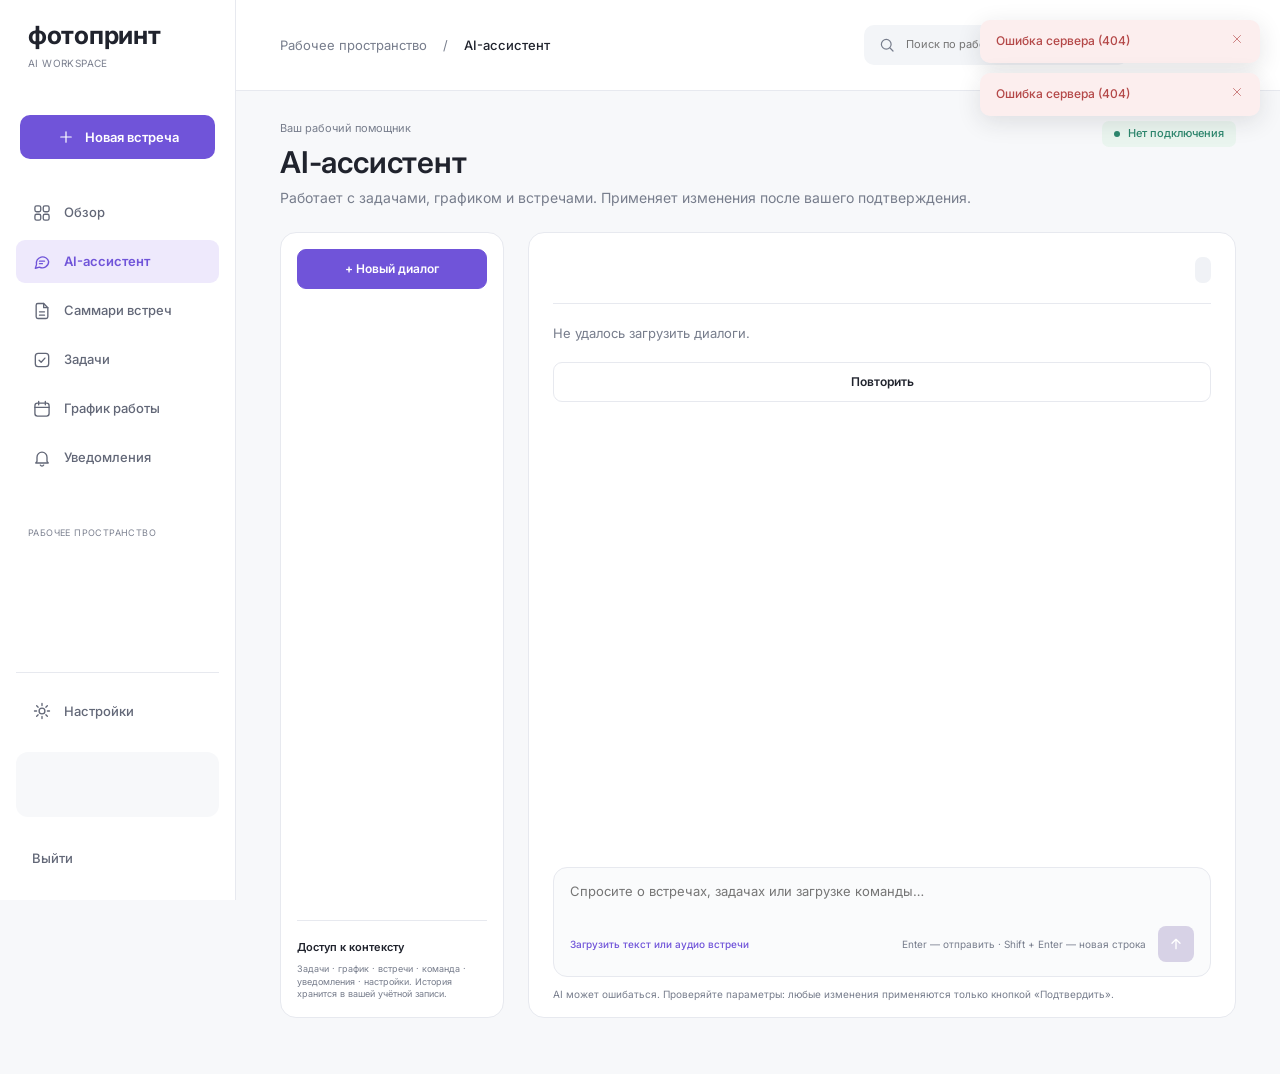
==== static/assistant.html @ 00ffa23e "feat: add Rust AI assistant with confirmed workspace actions" ====
<!DOCTYPE html>
<html lang="ru">
<head>
<meta charset="utf-8">
<meta name="viewport" content="width=device-width, initial-scale=1">
<title>AI-ассистент · Фотопринт AI</title>
<link rel="preconnect" href="https://fonts.googleapis.com"><link rel="preconnect" href="https://fonts.gstatic.com" crossorigin>
<link href="https://fonts.googleapis.com/css2?family=Inter:wght@400;500;600;700&display=swap&subset=cyrillic" rel="stylesheet">
<link rel="stylesheet" href="styles.css">
</head>
<body data-nav="assistant" data-title="AI-ассистент">
<div class="app">
<aside class="sidebar" id="sidebar"></aside>
<div>
<header class="topbar" id="topbar"></header>
<main class="page">

<div class="page-head">
  <div><div class="eyebrow">Ваш рабочий помощник</div><h1>AI-ассистент</h1><p class="page-sub">Работает с задачами, графиком и встречами. Применяет изменения после вашего подтверждения.</p></div>
  <span class="status-pill" id="assistant-status">Подключение…</span>
</div>
<div class="chat-wrap">
  <aside class="card dialogs" style="padding:16px"><button class="btn primary lg" id="new-dialog" style="font-size:12px;height:40px;width:100%">+ Новый диалог</button><div id="dialogs" style="margin-top:18px;flex:1"></div>
    <div style="border-top:1px solid var(--border);padding-top:16px;margin-top:20px"><b style="font-size:11px;font-weight:600">Доступ к контексту</b><p class="hint" id="context-note" style="margin-top:8px;font-size:9px"></p></div></aside>
  <section class="card chat" style="padding:24px 24px 16px">
    <div class="chat-head"><h2 id="chat-title">&nbsp;</h2><span class="badge sm" id="chat-context" style="height:26px"></span></div>
    <div class="chat-body" id="chat" aria-live="polite"></div>
    <div class="compose"><textarea id="input" rows="1" maxlength="8000" placeholder="Спросите о встречах, задачах или загрузке команды…" aria-label="Сообщение"></textarea>
      <div class="bar"><a class="link" href="new-meeting.html" style="font-size:10px">Загрузить текст или аудио встречи</a><span style="margin-left:auto">Enter — отправить · Shift + Enter — новая строка</span><button class="send" id="send" disabled aria-label="Отправить"><svg class="i" viewBox="0 0 24 24"><path d="M12 19V5M6 11l6-6 6 6"/></svg></button></div></div>
    <p class="hint" style="margin-top:10px">AI может ошибаться. Проверяйте параметры: любые изменения применяются только кнопкой «Подтвердить».</p>
  </section>
</div>

</main>
</div>
</div>
<script src="config.js"></script>
<script src="mock-data.js"></script>
<script src="api.js"></script>
<script src="ui.js"></script>
<script src="assistant.js"></script>
</body>
</html>
---- static/styles.css ----
/* Фотопринт AI — общие стили. Токены взяты из листа «Правила интерфейса». */
:root{
  --bg:#f7f8fa; --surface:#fff; --accent:#7054d9; --accent-hover:#6044c5; --accent-soft:#eee9fc; --accent-soft-2:#f0ebfc;
  --accent-tint:#f5f1fe; --accent-line:#dcd5f0; --accent-dark:#59438b; --accent-disabled:#d7d2e6;
  --text:#20232d; --text-2:#777d8c; --text-3:#626777; --muted:#7c8190; --border:#e7e9ef; --field:#fafbfc; --chip:#f3f5f8; --chip-2:#f0f2f6;
  --green:#2d876e; --green-bg:#eaf5ef; --orange:#a06b2a; --orange-bg:#fff3e0; --red:#b44848; --red-bg:#fceeee;
  --radius-card:16px; --radius-field:10px; --radius-btn:9px;
  --sidebar-w:236px; --topbar-h:91px; --gap:24px;
}
*{margin:0;padding:0;box-sizing:border-box}
html{-webkit-text-size-adjust:100%}
body{font-family:'Inter',system-ui,-apple-system,'Segoe UI',Arial,sans-serif;background:var(--bg);color:var(--text);font-size:13px;line-height:1.4;-webkit-font-smoothing:antialiased}
button,input,select,textarea{font:inherit;color:inherit}
button{cursor:pointer;background:none;border:0}
a{color:inherit;text-decoration:none}
svg.i{width:20px;height:20px;fill:none;stroke:currentColor;stroke-width:1.6;stroke-linecap:round;stroke-linejoin:round;flex:none}
.hidden{display:none!important}
:focus-visible{outline:2px solid var(--accent);outline-offset:2px}

/* ---------- каркас ---------- */
.app{display:grid;grid-template-columns:var(--sidebar-w) minmax(0,1fr);min-height:100vh}
.sidebar{position:sticky;top:0;height:100vh;background:var(--surface);border-right:1px solid var(--border);display:flex;flex-direction:column;padding:0 16px 20px;z-index:30}
.logo{padding:20px 12px 0}
.logo b{display:block;font-size:25px;line-height:30px;font-weight:700;letter-spacing:-.3px}
.logo small{display:block;margin-top:6px;font-size:10px;letter-spacing:.4px;color:var(--muted);text-transform:uppercase}
.btn-new{margin:45px 4px 0;height:44px;border-radius:10px;background:var(--accent);color:#fff;font-weight:600;display:flex;align-items:center;justify-content:center;gap:10px}
.btn-new:hover{background:var(--accent-hover)}
.nav{margin-top:32px;display:flex;flex-direction:column;gap:6px}
.nav-item{height:43px;border-radius:var(--radius-btn);padding:0 16px;display:flex;align-items:center;gap:12px;color:var(--text-3);font-weight:500;position:relative;transition:background .15s}
.nav-item:hover{background:var(--chip)}
.nav-item.active{background:var(--accent-soft);color:var(--accent);font-weight:600}
.nav-badge{margin-left:auto;min-width:24px;height:20px;padding:0 6px;border-radius:6px;background:var(--chip);font-size:10px;font-weight:500;display:flex;align-items:center;justify-content:center;color:var(--text-3)}
.nav-item.active .nav-badge{background:var(--accent);color:#fff;font-weight:600}
.nav-dot{margin-left:auto;margin-right:6px;width:6px;height:6px;border-radius:50%;background:var(--accent)}
.side-group{margin:48px 12px 0}
.side-group small{display:block;font-size:9px;letter-spacing:.4px;text-transform:uppercase;color:var(--muted)}
.side-group span{display:block;margin-top:14px;font-size:12px;font-weight:500}
.side-bottom{margin-top:auto;border-top:1px solid var(--border);padding-top:16px;display:flex;flex-direction:column;gap:20px}
.user-card{background:var(--bg);border-radius:12px;padding:15px 12px;display:block}
.user-card b{display:block;font-size:12px;font-weight:600}
.user-card small{display:block;margin-top:4px;font-size:10px;color:var(--text-2)}
.topbar{height:var(--topbar-h);background:var(--surface);border-bottom:1px solid var(--border);display:flex;align-items:center;gap:16px;padding:0 44px}
.burger{display:none;width:40px;height:40px;border-radius:10px;align-items:center;justify-content:center}
.crumbs{font-size:13px;color:var(--text-2);display:flex;gap:16px}
.crumbs b{font-weight:500;color:var(--text)}
.search{margin-left:auto;width:264px;height:40px;border-radius:10px;background:var(--chip);display:flex;align-items:center;gap:10px;padding:0 14px;color:var(--text-2)}
.search input{flex:1;min-width:0;border:0;background:none;outline:0;font-size:11px}
.bell{position:relative;width:40px;height:40px;display:flex;align-items:center;justify-content:center;color:var(--text-3)}
.bell i{position:absolute;top:7px;right:8px;width:6px;height:6px;border-radius:50%;background:var(--accent)}
.avatar{font-size:12px;font-weight:600;color:var(--accent);width:36px;text-align:center}
.page{padding:30px 44px 56px;max-width:1360px}
.overlay-nav{display:none}

/* ---------- заголовки ---------- */
.page-head{display:flex;justify-content:space-between;align-items:flex-start;gap:24px;margin-bottom:24px}
.eyebrow{font-size:11px;color:var(--text-2);display:flex;gap:8px;align-items:center}
.eyebrow a:hover{color:var(--accent)}
h1{font-size:30px;line-height:36px;font-weight:600;margin-top:8px;letter-spacing:-.2px}
.page-sub{margin-top:8px;font-size:14px;color:var(--text-2)}
.head-actions{display:flex;gap:12px;align-items:center;flex:none}
h2{font-size:20px;line-height:26px;font-weight:600}
h3{font-size:16px;font-weight:600}
.sub{font-size:11px;color:var(--text-2);margin-top:6px}
.muted{color:var(--text-2)}

/* ---------- сетка и карточки ---------- */
.grid-main{display:grid;grid-template-columns:minmax(0,1fr) 348px;gap:var(--gap);align-items:start}
.stack{display:flex;flex-direction:column;gap:var(--gap)}
.grid-3{display:grid;grid-template-columns:repeat(3,1fr);gap:var(--gap)}
.grid-2{display:grid;grid-template-columns:repeat(2,1fr);gap:var(--gap)}
.card{background:var(--surface);border:1px solid var(--border);border-radius:var(--radius-card);padding:24px}
.card-head{display:flex;justify-content:space-between;align-items:center;gap:12px;margin-bottom:18px}
.tint{background:var(--accent-soft-2);border-color:transparent}
.tint h3{color:var(--accent-dark)}
.tint p{margin-top:12px;color:#6d5b92;font-size:12px;line-height:1.35}
.stat{padding:18px 20px 16px}
.stat small{font-size:12px;color:var(--text-2)}
.stat .row{display:flex;align-items:baseline;gap:28px;margin-top:10px}
.stat b{font-size:28px;font-weight:600;line-height:34px}
.stat span{font-size:11px;color:var(--text-2)}
.stat span.warn{color:var(--orange)}

/* ---------- кнопки ---------- */
.btn{height:40px;padding:0 16px;border-radius:var(--radius-btn);background:var(--surface);border:1px solid var(--border);font-size:12px;font-weight:600;display:inline-flex;align-items:center;justify-content:center;gap:8px;white-space:nowrap;transition:background .15s,border-color .15s}
.btn:hover{border-color:var(--accent)}
.btn.primary{background:var(--accent);border-color:var(--accent);color:#fff}
.btn.primary:hover{background:var(--accent-hover);border-color:var(--accent-hover)}
.btn.lg{height:44px;font-size:13px}
.btn.sm{height:32px;padding:0 12px;font-size:11px}
.btn[disabled],.btn.busy{background:var(--accent-disabled);border-color:transparent;color:#fff;pointer-events:none}
.btn.secondary[disabled]{background:var(--chip);color:var(--text-2)}
.btn .i{width:14px;height:14px;stroke-width:2}
.link{color:var(--accent);font-size:12px;font-weight:500;display:inline-flex;gap:8px;align-items:center;cursor:pointer}
.link:hover{text-decoration:underline}
.link .i{width:13px;height:13px;stroke-width:2}
.icon-btn{width:32px;height:32px;border-radius:8px;display:flex;align-items:center;justify-content:center;color:var(--text-2)}
.icon-btn:hover{background:var(--chip);color:var(--text)}

/* ---------- значки и вкладки ---------- */
.badge{display:inline-flex;align-items:center;height:26px;padding:0 10px;border-radius:7px;font-size:11px;font-weight:500;background:var(--chip-2);color:var(--text-3);white-space:nowrap}
.badge.green{background:var(--green-bg);color:var(--green)}
.badge.purple{background:var(--accent-soft-2);color:var(--accent)}
.badge.orange{background:var(--orange-bg);color:var(--orange)}
.badge.red{background:var(--red-bg);color:var(--red)}
.badge.dot::before{content:"";width:6px;height:6px;border-radius:50%;background:currentColor;margin-right:8px}
.badge.sm{height:22px;font-size:10px;padding:0 8px}
.chips{display:flex;gap:10px;align-items:center;flex-wrap:wrap}
.chip{height:28px;padding:0 12px;border-radius:7px;font-size:11px;font-weight:500;color:var(--text-2)}
.chip:hover{color:var(--accent)}
.chip.active{background:var(--accent-soft-2);color:var(--accent)}
.tabs{display:flex;gap:44px;border-bottom:1px solid var(--border)}
.tab{padding:12px 0 14px;font-size:13px;font-weight:500;color:var(--text-2);border-bottom:2px solid transparent;margin-bottom:-1px}
.tab.active{color:var(--accent);border-color:var(--accent);font-weight:600}
.tab:hover{color:var(--accent)}

/* ---------- формы ---------- */
.field{display:flex;flex-direction:column;gap:8px;min-width:0}
.field>label,.label{font-size:11px;font-weight:500;color:var(--text-2)}
.input,.select,.textarea{width:100%;height:42px;border-radius:var(--radius-field);background:var(--field);border:1px solid var(--border);padding:0 14px;font-size:12px;outline:0;transition:border-color .15s}
.input::placeholder,.textarea::placeholder{color:var(--muted)}
.textarea{height:auto;min-height:106px;padding:14px 16px;resize:vertical;line-height:1.5;font-size:13px}
.select{appearance:none;-webkit-appearance:none;cursor:pointer;padding-right:34px;background-image:url("data:image/svg+xml,%3Csvg xmlns='http://www.w3.org/2000/svg' width='12' height='12' viewBox='0 0 24 24' fill='none' stroke='%2320232d' stroke-width='2.4' stroke-linecap='round' stroke-linejoin='round'%3E%3Cpath d='M6 9l6 6 6-6'/%3E%3C/svg%3E");background-repeat:no-repeat;background-position:right 14px center}
.select.white,.input.white{background-color:var(--surface)}
.input:hover,.select:hover,.textarea:hover{border-color:#cfd2dc}
.input:focus,.select:focus,.textarea:focus{border:2px solid var(--accent);padding-left:13px;background-color:var(--surface)}
.field.error .input,.field.error .select,.field.error .textarea{border:2px solid var(--red);background-color:var(--surface)}
.field-error{font-size:10px;color:var(--red);display:none}
.field.error .field-error{display:block}
.hint{font-size:10px;color:var(--text-2)}
.row{display:flex;gap:16px}
.row>.field{flex:1}
.switch{width:42px;height:24px;border-radius:12px;background:#d9dbe3;position:relative;flex:none;transition:background .15s}
.switch::after{content:"";position:absolute;top:3px;left:3px;width:18px;height:18px;border-radius:50%;background:#fff;transition:transform .15s}
.switch[aria-checked="true"]{background:var(--accent)}
.switch[aria-checked="true"]::after{transform:translateX(18px)}
.check{display:flex;align-items:center;gap:12px;cursor:pointer;font-size:12px}
.check input{appearance:none;-webkit-appearance:none;width:18px;height:18px;border-radius:5px;border:1.5px solid #d3d6de;background:#fff;flex:none;display:grid;place-content:center;cursor:pointer;margin:0}
.check input:checked{background:var(--accent);border-color:var(--accent)}
.check input:checked::after{content:"";width:9px;height:5px;border-left:2px solid #fff;border-bottom:2px solid #fff;transform:rotate(-45deg) translate(1px,-1px)}
.check input:disabled{opacity:.5}

/* ---------- списки ---------- */
.item{display:flex;gap:16px;align-items:flex-start;padding:16px 0;border-bottom:1px solid var(--border)}
.item:last-child{border-bottom:0}
.item b{font-size:12px;font-weight:600;display:block}
.item small{font-size:10px;color:var(--text-2);display:block;margin-top:4px}
.ico-box{width:32px;height:32px;border-radius:10px;background:var(--green-bg);color:var(--green);display:flex;align-items:center;justify-content:center;flex:none}
.ico-box.purple{background:var(--accent-soft-2);color:var(--accent)}
.ico-box.gray{background:var(--chip);color:var(--text-3)}
.ico-box .i{width:16px;height:16px}
.link-row{cursor:pointer}
.link-row:hover .t-title{color:var(--accent)}
.empty{padding:36px 16px;text-align:center}
.empty h3{font-size:18px}
.empty p{margin-top:12px;font-size:12px;color:var(--text-2)}
.empty .btn{margin-top:22px}
.skeleton{background:linear-gradient(90deg,var(--chip) 25%,#eaecf1 37%,var(--chip) 63%);background-size:400% 100%;animation:sk 1.2s ease infinite;border-radius:8px;height:18px;margin:14px 0}
@keyframes sk{0%{background-position:100% 50%}100%{background-position:0 50%}}
.progress{height:6px;border-radius:3px;background:var(--accent-soft);overflow:hidden}
.progress i{display:block;height:100%;background:var(--accent);border-radius:3px;transition:width .4s}
.divider{height:1px;background:var(--border);margin:18px 0}

/* ---------- таблица ---------- */
.table{width:100%;border-collapse:collapse}
.table th{font-size:10px;font-weight:500;letter-spacing:.3px;text-transform:uppercase;color:var(--text-2);text-align:left;padding:0 10px;height:44px;background:var(--bg)}
.table th:first-child{padding-left:20px;border-radius:12px 0 0 12px}
.table th:last-child{border-radius:0 12px 12px 0}
.table td{padding:0 10px;height:51px;border-bottom:1px solid var(--border);font-size:12px;color:var(--text-3)}
.table td:first-child{padding-left:20px}
.table tr:last-child td{border-bottom:0}
.table tbody tr{cursor:pointer}
.table tbody tr:hover td{background:var(--field)}
.table .t-title{font-weight:500;color:var(--text);font-size:12px}
.due-hot{color:var(--orange);font-weight:500}
.pager{display:flex;justify-content:space-between;align-items:center;padding:16px 0 0;font-size:10px;color:var(--text-2)}
.pager nav{display:flex;gap:14px;font-size:11px}
.pager button{color:var(--text-2);min-width:12px}
.pager button.active{color:var(--accent);text-decoration:underline;font-weight:500}

/* ---------- всплывающие элементы ---------- */
.modal-back{position:fixed;inset:0;background:rgba(32,35,45,.4);display:flex;align-items:center;justify-content:center;padding:20px;z-index:100;animation:fade .15s}
.modal{width:100%;max-width:660px;max-height:calc(100vh - 40px);overflow:auto;background:#fff;border:1px solid var(--border);border-radius:16px;padding:24px}
.modal.narrow{max-width:600px}
.modal-head{display:flex;justify-content:space-between;align-items:center;margin-bottom:20px}
.modal-head h2{font-size:21px}
.modal-body{display:flex;flex-direction:column;gap:18px}
.modal-foot{display:flex;justify-content:flex-end;gap:12px;margin-top:22px;padding-top:18px;border-top:1px solid var(--border);align-items:center}
.modal-foot .hint{margin-right:auto}
.changes{background:var(--accent-soft-2);border-radius:12px;padding:18px 14px;color:var(--accent-dark);font-size:12px;display:flex;flex-direction:column;gap:12px}
@keyframes fade{from{opacity:0}to{opacity:1}}
.toast-host{position:fixed;top:20px;right:20px;display:flex;flex-direction:column;gap:10px;z-index:200}
.toast{min-width:280px;max-width:380px;height:auto;padding:12px 16px;border-radius:10px;background:var(--green-bg);color:var(--green);font-size:12px;font-weight:500;display:flex;align-items:center;gap:10px;box-shadow:0 6px 24px rgba(32,35,45,.12);animation:fade .2s}
.toast.error{background:var(--red-bg);color:var(--red)}
.toast.info{background:#fff;color:var(--text);border:1px solid var(--border)}
.toast button{margin-left:auto;color:inherit;opacity:.7}
.menu{position:absolute;min-width:180px;background:#fff;border:1px solid var(--border);border-radius:12px;padding:6px;box-shadow:0 10px 30px rgba(32,35,45,.12);z-index:50}
.menu button{display:block;width:100%;text-align:left;padding:9px 12px;border-radius:8px;font-size:12px}
.menu button:hover{background:var(--chip)}
.menu button.danger{color:var(--red)}
.rel{position:relative}

/* ---------- страницы ---------- */
.composer .tabs-row{display:flex;gap:10px;border-bottom:1px solid var(--border);padding-bottom:12px;margin:14px 0 18px}
.composer .meta{font-size:10px;color:var(--text-2);margin:14px 0 14px}
.composer .actions{display:flex;justify-content:space-between}
.meeting-row{display:flex;align-items:center;gap:16px;padding:14px 0;border-bottom:1px solid var(--border);cursor:pointer}
.meeting-row:last-child{border-bottom:0}
.meeting-row .t-title{font-size:13px;font-weight:500}
.meeting-row small{display:block;font-size:10px;color:var(--text-2);margin-top:5px}
.meeting-row .badge{margin-left:auto}
.m-card{display:flex;flex-direction:column;gap:12px;padding:20px}
.m-card .top{display:flex;justify-content:space-between;align-items:center;font-size:9px;letter-spacing:.3px;text-transform:uppercase;color:var(--text-2)}
.m-card h3{font-size:19px}
.m-card .meta{font-size:10px;color:var(--text-2)}
.m-card p{font-size:11px;color:var(--text-2);line-height:1.35;min-height:30px}
.m-card .foot{display:flex;justify-content:space-between;align-items:center;border-top:1px solid var(--border);padding-top:14px;font-size:10px}
.m-card .foot span:first-child{color:var(--accent);font-weight:500}
.player{display:flex;align-items:center;gap:18px;padding:20px}
.play{width:40px;height:40px;border-radius:50%;background:var(--accent-soft);color:var(--accent);display:flex;align-items:center;justify-content:center;flex:none}
.play .i{width:16px;height:16px;fill:currentColor}
.wave{flex:1;display:flex;align-items:center;gap:3px;height:36px;cursor:pointer}
.wave i{flex:1;min-width:2px;background:var(--accent-line);border-radius:2px}
.wave i.done{background:var(--accent)}
.highlight{background:var(--accent-soft-2);border-radius:14px;padding:16px;margin:18px 0 24px}
.highlight small{font-size:9px;letter-spacing:.4px;text-transform:uppercase;color:var(--accent-dark);display:block;margin-bottom:8px}
.highlight p{font-size:14px;line-height:1.4}
.topic{display:flex;gap:12px;padding:12px 0}
.topic::before{content:"";width:5px;height:5px;border-radius:50%;background:var(--accent);margin-top:7px;flex:none}
.topic b{font-size:12px;display:block}
.topic small{display:block;font-size:11px;color:var(--text-2);margin-top:6px}
.topic .time{margin-left:auto;color:var(--accent);font-size:10px;font-weight:500}
.task-mini{display:flex;gap:12px;padding:14px 0;border-bottom:1px solid var(--border)}
.task-mini:last-child{border-bottom:0}
.bubble{background:var(--accent-soft-2);border-radius:14px;padding:12px 14px;font-size:12px;max-width:100%;align-self:flex-end}
.ask-box{display:flex;gap:8px;border:1px solid var(--border);background:var(--field);border-radius:12px;padding:8px 8px 8px 12px;align-items:center}
.ask-box input{flex:1;border:0;background:none;outline:0;font-size:11px;min-width:0}
.send{width:34px;height:34px;border-radius:8px;background:var(--accent);color:#fff;display:flex;align-items:center;justify-content:center;flex:none}
.send:hover{background:var(--accent-hover)}
.send[disabled]{background:var(--accent-disabled);pointer-events:none}
.send .i{width:16px;height:16px;stroke-width:2}
.shift{height:46px;border-radius:10px;background:var(--chip);display:flex;flex-direction:column;align-items:center;justify-content:center;font-size:12px;font-weight:500;gap:1px;border:0;width:100%}
.shift small{font-size:9px;color:var(--text-2);font-weight:400}
.shift.ai{background:var(--accent-soft-2);color:var(--accent)}
.shift.ai small{color:var(--accent)}
.shift.empty-cell{background:transparent;border:1px dashed var(--border);color:var(--muted);font-size:16px}
.shift:hover{outline:2px solid var(--accent-line)}
.sched th,.sched td{padding:8px 6px;text-align:center}
.sched th{font-size:10px;letter-spacing:.3px;text-transform:uppercase;color:var(--text-2);font-weight:500}
.sched th.who{text-transform:none}
.sched th.today{color:var(--accent);background:var(--accent-tint)}
.sched td.today{background:var(--accent-tint)}
.sched .who{text-align:left;padding-left:20px;min-width:170px}
.sched .who b{display:block;font-size:12px}
.sched .who small{font-size:10px;color:var(--text-2)}
.sched tr+tr td{border-top:1px solid var(--border)}
.sched{width:100%;border-collapse:collapse;table-layout:fixed}
.notif{display:grid;grid-template-columns:78px 1fr 90px;gap:8px;padding:18px 12px;border-bottom:1px solid var(--border);cursor:pointer;border-radius:12px;position:relative}
.notif:last-child{border-bottom:0}
.notif.unread{margin-bottom:4px}
.notif.unread{background:var(--accent-tint)}
.notif .when{font-size:10px;color:var(--text-2);display:flex;gap:10px;align-items:flex-start;padding-top:3px}
.notif.unread .when::before{content:"";width:6px;height:6px;border-radius:50%;background:var(--accent);margin-top:4px}
.notif:not(.unread) .when{padding-left:16px}
.notif b{font-size:14px;font-weight:600}
.notif p{font-size:11px;color:var(--text-2);margin:8px 0 14px;line-height:1.4}
.notif .cat{font-size:9px;color:var(--text-2);text-align:right}
.group-label{font-size:10px;text-transform:uppercase;letter-spacing:.3px;color:var(--text-2);margin-bottom:12px}
.setting{display:flex;justify-content:space-between;align-items:center;gap:16px;padding:18px 0;border-bottom:1px solid var(--border)}
.setting:last-child{border-bottom:0}
.setting b{font-size:13px;font-weight:500;display:block}
.setting small{font-size:10px;color:var(--text-2);display:block;margin-top:6px}
.setting .right{display:flex;align-items:center;gap:24px}
.team-row{display:flex;justify-content:space-between;padding:10px 0;font-size:12px;font-weight:500}
.team-row span{font-size:9px;color:var(--text-2);font-weight:400}
.chat-wrap{display:grid;grid-template-columns:224px minmax(0,1fr);gap:24px;align-items:stretch;min-height:786px}
.dialogs{display:flex;flex-direction:column;padding:16px}
.dialog-item{padding:12px;border-radius:10px;cursor:pointer;display:block;width:100%;text-align:left}
.dialog-item:hover{background:var(--field)}
.dialog-item.active{background:var(--accent-soft-2)}
.dialog-item b{font-size:12px;font-weight:500;display:block}
.dialog-item.active b{color:var(--accent)}
.dialog-item small{font-size:9px;color:var(--text-2);display:block;margin-top:6px}
.chat{display:flex;flex-direction:column;padding:24px}
.chat-head{display:flex;justify-content:space-between;align-items:center;padding-bottom:20px;border-bottom:1px solid var(--border)}
.chat-head h2{font-size:18px}
.chat-body{flex:1;overflow-y:auto;padding:20px 0;display:flex;flex-direction:column;gap:20px;min-height:300px}
.msg-user{align-self:flex-end;background:var(--accent-soft-2);border-radius:14px;padding:14px 16px;max-width:82%;font-size:13px}
.msg-user small,.msg-ai small{display:block;font-size:9px;font-weight:600;letter-spacing:.3px;text-transform:uppercase;color:var(--accent);margin-bottom:8px}
.msg-ai{max-width:92%;font-size:13px;line-height:1.4}
.steps{border:1px solid var(--border);border-radius:14px;padding:20px;margin-top:16px}
.steps h3{font-size:17px;margin-bottom:14px}
.step{display:flex;gap:16px;align-items:center;padding:8px 0}
.step .n{color:var(--accent);font-size:11px;font-weight:500;width:18px}
.step b{display:block;font-size:12px;font-weight:500}
.step small{font-size:10px;color:var(--text-2)}
.step .badge{margin-left:auto}
.src{font-size:10px;color:var(--text-2);margin-top:14px}
.compose{border:1px solid var(--border);border-radius:14px;background:var(--field);padding:14px 16px;margin-top:12px}
.compose textarea{width:100%;border:0;background:none;outline:0;resize:none;font-size:13px;min-height:40px}
.compose .bar{display:flex;justify-content:space-between;align-items:center;font-size:10px;color:var(--text-2);gap:12px}
.compose .send{width:36px;height:36px}
.status-pill{display:inline-flex;align-items:center;gap:8px;height:26px;padding:0 12px;border-radius:7px;background:var(--green-bg);color:var(--green);font-size:11px;font-weight:500}
.status-pill::before{content:"";width:6px;height:6px;border-radius:50%;background:currentColor}
.dropzone{border:1.5px dashed var(--accent-line);background:var(--accent-tint);border-radius:14px;padding:26px 16px;text-align:center;transition:background .15s}
.dropzone.drag{background:var(--accent-soft)}
.dropzone b{display:block;font-size:14px;font-weight:500;margin:10px 0}
.dropzone small{font-size:10px;color:var(--text-2);display:block;margin-bottom:10px}
.file-row{display:flex;align-items:center;gap:16px;background:var(--bg);border-radius:12px;padding:14px 16px;margin-top:16px}
.file-row .ext{font-size:9px;font-weight:600;color:var(--accent);width:34px}
.file-row b{font-weight:500;font-size:13px;display:block}
.file-row small{font-size:10px;color:var(--text-2)}
.file-row .state{margin-left:auto;display:flex;gap:16px;align-items:center;color:var(--green)}
.steps-list li{list-style:none;display:flex;gap:16px;padding:10px 0}
.steps-list .n{font-size:11px;color:var(--accent);font-weight:500}
.steps-list b{font-size:12px;font-weight:500;display:block}
.steps-list small{font-size:10px;color:var(--text-2);display:block;margin-top:4px}
.sec-num{font-size:11px;color:var(--accent);margin-right:16px;font-weight:500}
.form-sec h2{display:flex;align-items:baseline;margin-bottom:16px}
.multi{position:relative}
.multi .menu{top:46px;left:0;right:0;max-height:240px;overflow:auto}
.multi .menu label{display:flex;gap:12px;padding:9px 12px;font-size:12px;align-items:center;cursor:pointer;border-radius:8px}
.multi .menu label:hover{background:var(--chip)}
.status-card{max-width:760px;margin:0 auto}
.status-card h2{font-size:22px;margin:18px 0 12px}
.status-card p{font-size:12px;color:var(--text-2);line-height:1.5}
.banner{display:flex;justify-content:space-between;align-items:center;gap:16px;border-radius:14px;padding:18px 20px;background:var(--accent-soft-2)}
.banner h3{font-size:16px;color:var(--text)}
.banner p{font-size:11px;color:var(--text-3);margin-top:8px}
.checklist{display:flex;flex-direction:column;gap:14px;margin-top:14px}
.quote{background:var(--bg);border-radius:12px;padding:14px;margin:18px 0 24px}
.quote b{font-size:12px;font-weight:500;display:block}
.quote small{font-size:10px;color:var(--text-2);display:block;margin-top:6px}
.comment{padding:14px 0}
.comment .head{display:flex;justify-content:space-between;font-size:11px;font-weight:600}
.comment .head.ai{color:var(--accent)}
.comment .head span{font-weight:400;color:var(--text-2);font-size:10px}
.comment p{margin-top:12px;font-size:13px;color:var(--text-3);line-height:1.4}
.comment.me p{color:var(--text)}
.comment-box{display:flex;gap:12px;align-items:flex-end;border:1px solid var(--border);border-radius:12px;background:var(--field);padding:12px;margin-top:16px}
.comment-box textarea{flex:1;border:0;background:none;outline:0;resize:none;min-height:52px;font-size:12px}
.auth{min-height:100vh;display:flex;align-items:center;justify-content:center;padding:20px}
.auth .card{width:100%;max-width:420px;padding:32px}

/* ---------- адаптив (лист «Правила интерфейса») ---------- */
@media (max-width:1199px){
  :root{--sidebar-w:72px}
  .sidebar{padding:0 12px 16px;align-items:center}
  .logo b{font-size:0}.logo b::first-letter{font-size:22px}.logo small,.side-group,.user-card small,.nav-item span,.nav-badge,.btn-new span{display:none}
  .logo{padding:30px 0 0}
  .btn-new{margin:24px 0 0;width:44px}
  .nav-item{width:48px;padding:0;justify-content:center}.nav-dot{position:absolute;top:10px;right:10px;margin:0}
  .user-card{padding:10px 0;width:48px;text-align:center}.user-card b{font-size:0}.user-card b::first-letter{font-size:12px}
  .grid-main{grid-template-columns:minmax(0,1fr)}
  .grid-3{grid-template-columns:repeat(3,minmax(0,1fr))}
  .card.scroll-x{overflow-x:auto}
  .chat-wrap{grid-template-columns:200px minmax(0,1fr)}
}
@media (max-width:767px){
  :root{--topbar-h:64px}
  .app{grid-template-columns:minmax(0,1fr)}
  .sidebar{position:fixed;left:0;top:0;bottom:0;width:236px;padding:0 16px 20px;align-items:stretch;transform:translateX(-100%);transition:transform .2s}
  body.nav-open .sidebar{transform:none}
  body.nav-open .overlay-nav{display:block;position:fixed;inset:0;background:rgba(32,35,45,.4);z-index:20}
  .logo b{font-size:25px}.logo small,.side-group,.user-card small,.nav-item span,.nav-badge,.btn-new span{display:revert}
  .logo{padding:30px 12px 0}.btn-new{width:auto;margin:30px 4px 0}.nav-item{width:auto;padding:0 16px;justify-content:flex-start}
  .user-card{width:auto;text-align:left;padding:15px 12px}.user-card b{font-size:12px}
  .nav-dot{position:static;margin-left:auto;margin-right:6px}
  .burger{display:flex}
  .topbar{padding:0 16px}.crumbs span:first-child{display:none}.search{display:none}
  .page{padding:20px 16px 40px}
  .page-head{flex-direction:column}
  .grid-3,.grid-2{grid-template-columns:minmax(0,1fr)}
  .chat-wrap{grid-template-columns:minmax(0,1fr)}
  .row{flex-direction:column}
  .card{padding:18px}
  .table-wrap{overflow-x:auto}.table{min-width:720px}
  .notif{grid-template-columns:1fr}.notif .cat{text-align:left}
  h1{font-size:26px}
}

/* Assistant proposals: parameters remain readable on desktop and mobile. */
.assistant-proposal{margin-top:16px;padding:18px;border:1px solid var(--border);border-radius:14px;background:var(--field)}
.proposal-details{margin:16px 0;display:grid;gap:12px}
.proposal-details>div{display:grid;grid-template-columns:minmax(100px,1fr) minmax(0,2fr);gap:12px}
.proposal-details dt{font-size:11px;color:var(--text-2)}
.proposal-details dd{margin:0;white-space:pre-wrap;overflow-wrap:anywhere;font-size:12px}
.proposal-buttons{display:flex;gap:10px;flex-wrap:wrap;margin-top:16px}
.proposal-result{margin:12px 0;font-weight:600}
.proposal-error{margin-top:12px;color:#b42318;white-space:pre-wrap}
.assistant-empty{margin:auto;text-align:center;width:100%;max-width:600px}
.assistant-empty h2{font-size:22px}
.assistant-empty p{font-size:12px;margin:14px 0 24px}
.assistant-suggestions{display:flex;gap:10px;flex-wrap:wrap;justify-content:center}
.assistant-suggestions button{height:auto;min-height:32px;white-space:normal;cursor:pointer;padding:8px 12px}
body[data-nav="assistant"] .msg-ai,body[data-nav="assistant"] .msg-user{overflow-wrap:anywhere;min-width:0}
body[data-nav="assistant"] .chat{min-width:0}
body[data-nav="assistant"] .chat-head{gap:10px;flex-wrap:wrap}
body[data-nav="assistant"] .chat-head h2{overflow-wrap:anywhere}
@media(max-width:600px){
  body[data-nav="assistant"] .chat{padding:16px!important}
  body[data-nav="assistant"] .chat-wrap{gap:14px;min-height:0}
  body[data-nav="assistant"] .chat-body{min-height:360px}
  body[data-nav="assistant"] .msg-ai{max-width:100%}
  body[data-nav="assistant"] .compose .bar{flex-wrap:wrap}
  body[data-nav="assistant"] .compose .bar>span{display:none}
  .proposal-details>div{grid-template-columns:minmax(0,1fr);gap:4px}
  .assistant-proposal{padding:12px}
}
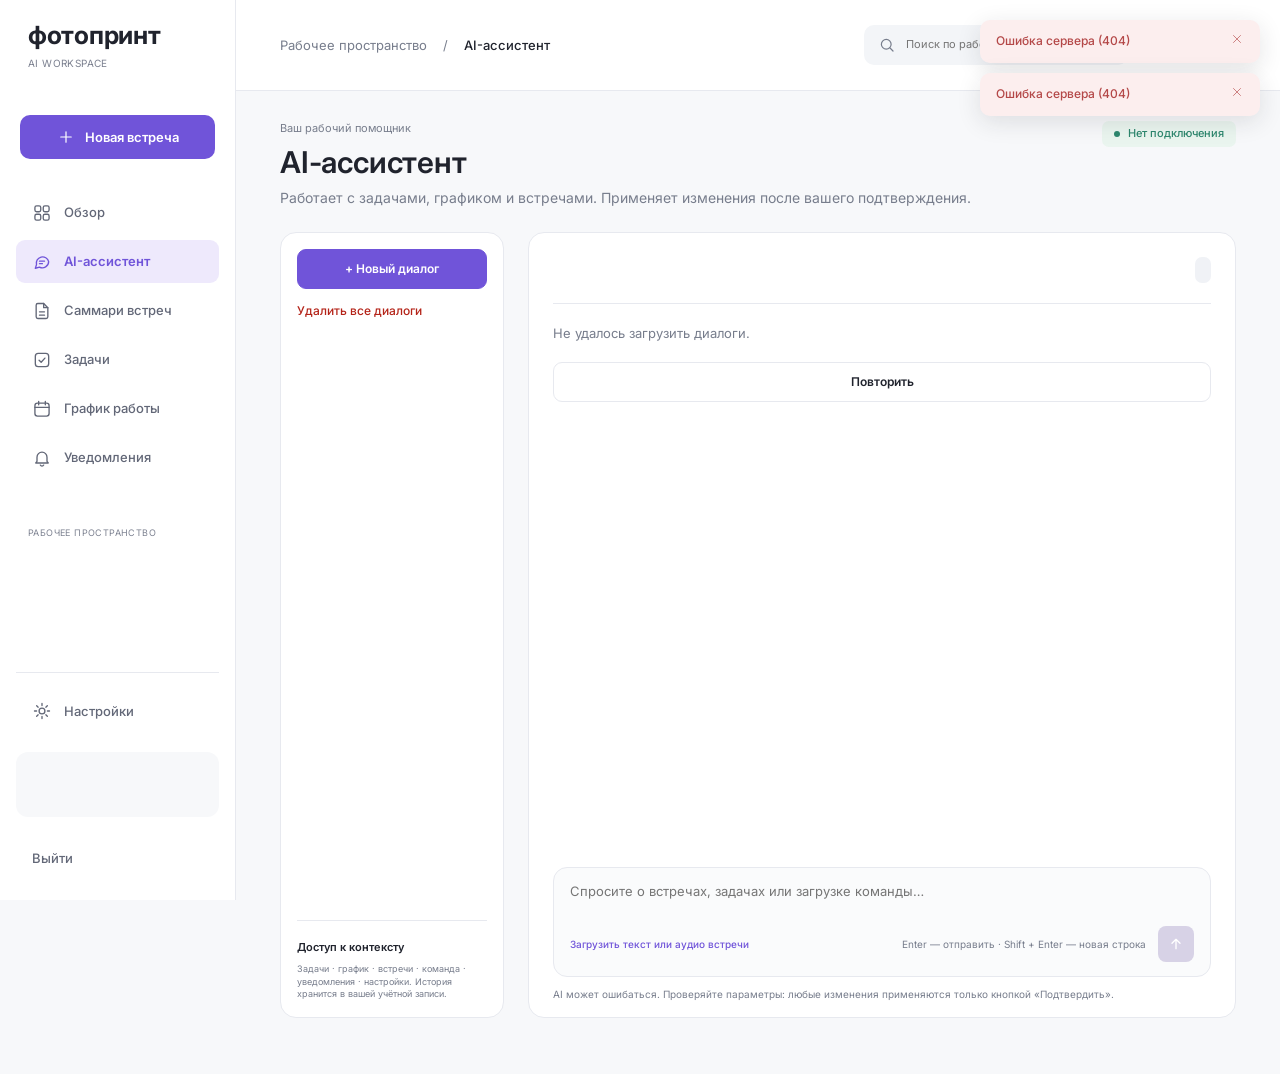
==== commit 471fb538: "feat: add confirmed deletion for summaries, chats, tasks and notifications" ====
--- a/static/assistant.html
+++ b/static/assistant.html
@@ -20,7 +20,7 @@
   <span class="status-pill" id="assistant-status">Подключение…</span>
 </div>
 <div class="chat-wrap">
-  <aside class="card dialogs" style="padding:16px"><button class="btn primary lg" id="new-dialog" style="font-size:12px;height:40px;width:100%">+ Новый диалог</button><div id="dialogs" style="margin-top:18px;flex:1"></div>
+  <aside class="card dialogs" style="padding:16px"><button class="btn primary lg" id="new-dialog" style="font-size:12px;height:40px;width:100%">+ Новый диалог</button><button class="link" id="clear-dialogs" style="margin-top:14px">Удалить все диалоги</button><div id="dialogs" style="margin-top:18px;flex:1"></div>
     <div style="border-top:1px solid var(--border);padding-top:16px;margin-top:20px"><b style="font-size:11px;font-weight:600">Доступ к контексту</b><p class="hint" id="context-note" style="margin-top:8px;font-size:9px"></p></div></aside>
   <section class="card chat" style="padding:24px 24px 16px">
     <div class="chat-head"><h2 id="chat-title">&nbsp;</h2><span class="badge sm" id="chat-context" style="height:26px"></span></div>
--- a/static/styles.css
+++ b/static/styles.css
@@ -406,3 +406,9 @@
   .proposal-details>div{grid-template-columns:minmax(0,1fr);gap:4px}
   .assistant-proposal{padding:12px}
 }
+.dialog-entry{display:flex;align-items:center;gap:4px;min-width:0}
+.dialog-entry .dialog-item{flex:1;min-width:0}
+.dialog-entry .icon-btn{flex:none}
+[data-manager-delete], [data-delete-notice], #delete-all-notifications, #clear-dialogs{color:#b42318}
+body[data-nav="tasks"] .table-wrap{overflow-x:auto}
+.head-actions{flex-wrap:wrap}
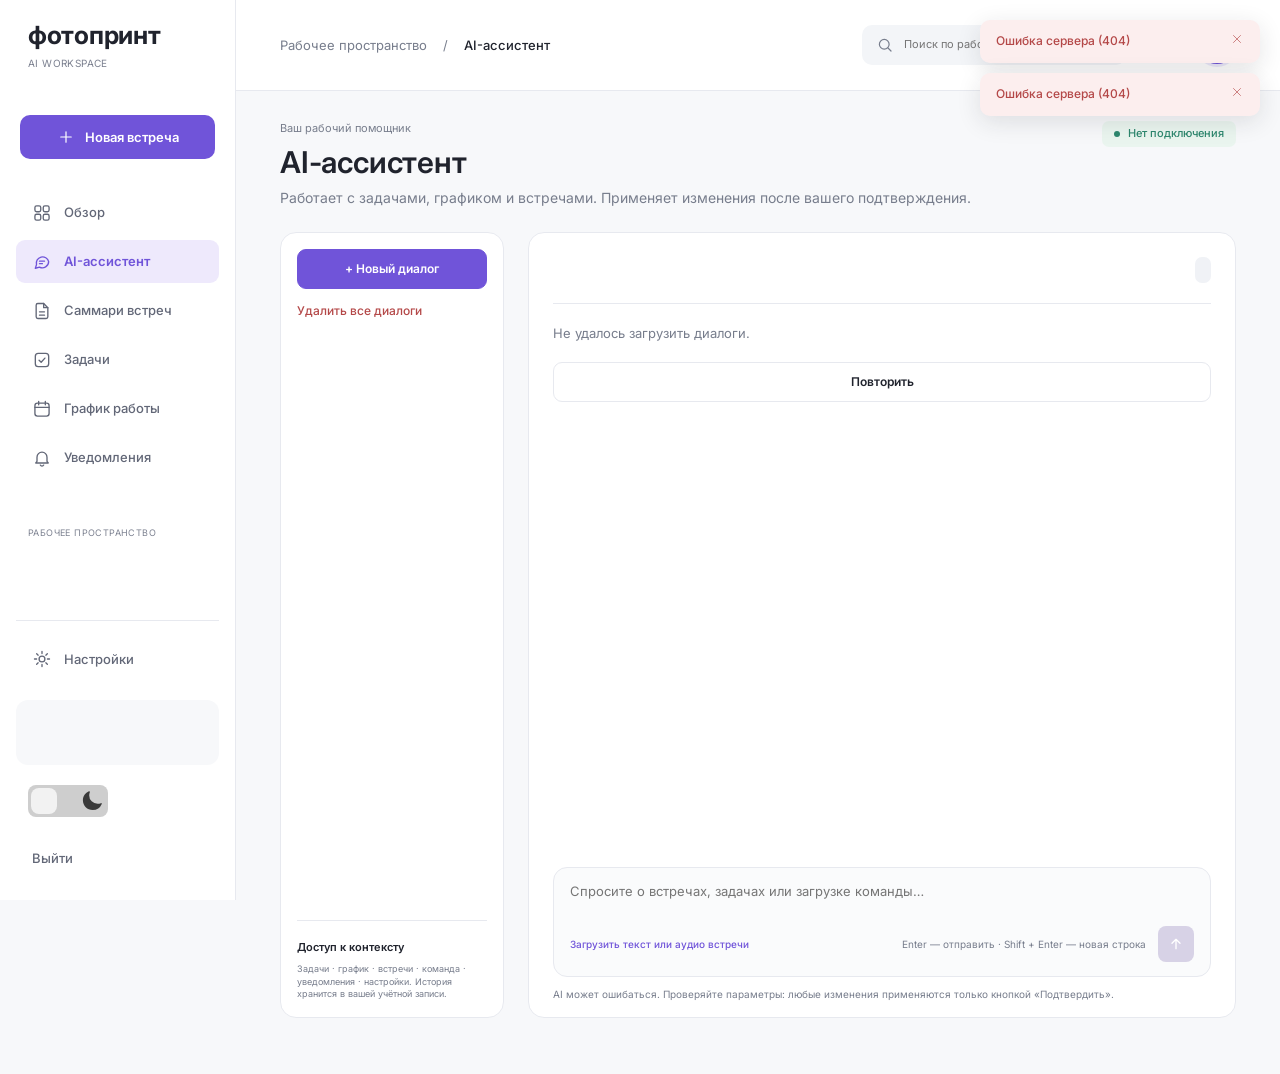
==== commit b2c09e93: "feat: integrate new frontend design with themes and audio controls" ====
--- a/static/assistant.html
+++ b/static/assistant.html
@@ -6,6 +6,7 @@
 <title>AI-ассистент · Фотопринт AI</title>
 <link rel="preconnect" href="https://fonts.googleapis.com"><link rel="preconnect" href="https://fonts.gstatic.com" crossorigin>
 <link href="https://fonts.googleapis.com/css2?family=Inter:wght@400;500;600;700&display=swap&subset=cyrillic" rel="stylesheet">
+<script>try{if(localStorage.getItem('fp_theme')==='dark'){document.documentElement.setAttribute('data-theme','dark')}}catch(e){}</script>
 <link rel="stylesheet" href="styles.css">
 </head>
 <body data-nav="assistant" data-title="AI-ассистент">
@@ -20,7 +21,7 @@
   <span class="status-pill" id="assistant-status">Подключение…</span>
 </div>
 <div class="chat-wrap">
-  <aside class="card dialogs" style="padding:16px"><button class="btn primary lg" id="new-dialog" style="font-size:12px;height:40px;width:100%">+ Новый диалог</button><button class="link" id="clear-dialogs" style="margin-top:14px">Удалить все диалоги</button><div id="dialogs" style="margin-top:18px;flex:1"></div>
+  <aside class="card dialogs" style="padding:16px"><button class="btn primary lg" id="new-dialog" style="font-size:12px;height:40px;width:100%">+ Новый диалог</button><button class="link" id="clear-dialogs" style="margin-top:14px">Удалить все диалоги</button><div id="dialogs" style="margin-top:18px;flex:1" data-loader="sm"></div>
     <div style="border-top:1px solid var(--border);padding-top:16px;margin-top:20px"><b style="font-size:11px;font-weight:600">Доступ к контексту</b><p class="hint" id="context-note" style="margin-top:8px;font-size:9px"></p></div></aside>
   <section class="card chat" style="padding:24px 24px 16px">
     <div class="chat-head"><h2 id="chat-title">&nbsp;</h2><span class="badge sm" id="chat-context" style="height:26px"></span></div>
@@ -37,6 +38,7 @@
 <script src="config.js"></script>
 <script src="mock-data.js"></script>
 <script src="api.js"></script>
+<script src="interface.js"></script>
 <script src="ui.js"></script>
 <script src="assistant.js"></script>
 </body>
--- a/static/styles.css
+++ b/static/styles.css
@@ -6,7 +6,24 @@
   --green:#2d876e; --green-bg:#eaf5ef; --orange:#a06b2a; --orange-bg:#fff3e0; --red:#b44848; --red-bg:#fceeee;
   --radius-card:16px; --radius-field:10px; --radius-btn:9px;
   --sidebar-w:236px; --topbar-h:91px; --gap:24px;
-}
+  --switch-off:#d9dbe3; --switch-knob:#fff; --input-hover:#cfd2dc; --tint-text:#6d5b92;
+  --cb-line:rgba(0,0,0,.6); --cb-disabled:rgba(0,0,0,.38);
+}
+
+/* ---------- тёмная тема ---------- */
+html[data-theme="dark"]{
+  color-scheme:dark;
+  --bg:#0f1117; --surface:#171a22; --accent:#8468ef; --accent-hover:#7656e8; --accent-soft:#2b2650; --accent-soft-2:#262249;
+  --accent-tint:#211e3c; --accent-line:#3d3670; --accent-dark:#c7b9fa; --accent-disabled:#3c3560;
+  --text:#e9ebf1; --text-2:#9aa1b2; --text-3:#b6bccb; --muted:#8a91a3; --border:#272c39; --field:#1c202a; --chip:#222735; --chip-2:#272c3b;
+  --green:#52c7a4; --green-bg:#15302a; --orange:#e6ae63; --orange-bg:#3a2d12; --red:#ec8383; --red-bg:#3d2023;
+  --switch-off:#363c4d; --switch-knob:#e9ebf1; --input-hover:#3a4153; --tint-text:#b9aae6;
+  --cb-line:rgba(255,255,255,.6); --cb-disabled:rgba(255,255,255,.38);
+}
+html[data-theme="dark"] .select{background-image:url("data:image/svg+xml,%3Csvg xmlns='http://www.w3.org/2000/svg' width='12' height='12' viewBox='0 0 24 24' fill='none' stroke='%23e9ebf1' stroke-width='2.4' stroke-linecap='round' stroke-linejoin='round'%3E%3Cpath d='M6 9l6 6 6-6'/%3E%3C/svg%3E")}
+html[data-theme="dark"] .modal-back,html[data-theme="dark"] body.nav-open .overlay-nav{background:rgba(0,0,0,.6)}
+html[data-theme="dark"] .toast,html[data-theme="dark"] .menu{box-shadow:0 10px 30px rgba(0,0,0,.5)}
+body,.sidebar,.topbar,.card{transition:background-color .2s,border-color .2s,color .2s}
 *{margin:0;padding:0;box-sizing:border-box}
 html{-webkit-text-size-adjust:100%}
 body{font-family:'Inter',system-ui,-apple-system,'Segoe UI',Arial,sans-serif;background:var(--bg);color:var(--text);font-size:13px;line-height:1.4;-webkit-font-smoothing:antialiased}
@@ -72,7 +89,7 @@
 .card-head{display:flex;justify-content:space-between;align-items:center;gap:12px;margin-bottom:18px}
 .tint{background:var(--accent-soft-2);border-color:transparent}
 .tint h3{color:var(--accent-dark)}
-.tint p{margin-top:12px;color:#6d5b92;font-size:12px;line-height:1.35}
+.tint p{margin-top:12px;color:var(--tint-text);font-size:12px;line-height:1.35}
 .stat{padding:18px 20px 16px}
 .stat small{font-size:12px;color:var(--text-2)}
 .stat .row{display:flex;align-items:baseline;gap:28px;margin-top:10px}
@@ -121,7 +138,7 @@
 .textarea{height:auto;min-height:106px;padding:14px 16px;resize:vertical;line-height:1.5;font-size:13px}
 .select{appearance:none;-webkit-appearance:none;cursor:pointer;padding-right:34px;background-image:url("data:image/svg+xml,%3Csvg xmlns='http://www.w3.org/2000/svg' width='12' height='12' viewBox='0 0 24 24' fill='none' stroke='%2320232d' stroke-width='2.4' stroke-linecap='round' stroke-linejoin='round'%3E%3Cpath d='M6 9l6 6 6-6'/%3E%3C/svg%3E");background-repeat:no-repeat;background-position:right 14px center}
 .select.white,.input.white{background-color:var(--surface)}
-.input:hover,.select:hover,.textarea:hover{border-color:#cfd2dc}
+.input:hover,.select:hover,.textarea:hover{border-color:var(--input-hover)}
 .input:focus,.select:focus,.textarea:focus{border:2px solid var(--accent);padding-left:13px;background-color:var(--surface)}
 .field.error .input,.field.error .select,.field.error .textarea{border:2px solid var(--red);background-color:var(--surface)}
 .field-error{font-size:10px;color:var(--red);display:none}
@@ -129,15 +146,11 @@
 .hint{font-size:10px;color:var(--text-2)}
 .row{display:flex;gap:16px}
 .row>.field{flex:1}
-.switch{width:42px;height:24px;border-radius:12px;background:#d9dbe3;position:relative;flex:none;transition:background .15s}
-.switch::after{content:"";position:absolute;top:3px;left:3px;width:18px;height:18px;border-radius:50%;background:#fff;transition:transform .15s}
+.switch{width:42px;height:24px;border-radius:12px;background:var(--switch-off);position:relative;flex:none;transition:background .15s}
+.switch::after{content:"";position:absolute;top:3px;left:3px;width:18px;height:18px;border-radius:50%;background:var(--switch-knob);transition:transform .15s}
 .switch[aria-checked="true"]{background:var(--accent)}
 .switch[aria-checked="true"]::after{transform:translateX(18px)}
 .check{display:flex;align-items:center;gap:12px;cursor:pointer;font-size:12px}
-.check input{appearance:none;-webkit-appearance:none;width:18px;height:18px;border-radius:5px;border:1.5px solid #d3d6de;background:#fff;flex:none;display:grid;place-content:center;cursor:pointer;margin:0}
-.check input:checked{background:var(--accent);border-color:var(--accent)}
-.check input:checked::after{content:"";width:9px;height:5px;border-left:2px solid #fff;border-bottom:2px solid #fff;transform:rotate(-45deg) translate(1px,-1px)}
-.check input:disabled{opacity:.5}
 
 /* ---------- списки ---------- */
 .item{display:flex;gap:16px;align-items:flex-start;padding:16px 0;border-bottom:1px solid var(--border)}
@@ -154,8 +167,6 @@
 .empty h3{font-size:18px}
 .empty p{margin-top:12px;font-size:12px;color:var(--text-2)}
 .empty .btn{margin-top:22px}
-.skeleton{background:linear-gradient(90deg,var(--chip) 25%,#eaecf1 37%,var(--chip) 63%);background-size:400% 100%;animation:sk 1.2s ease infinite;border-radius:8px;height:18px;margin:14px 0}
-@keyframes sk{0%{background-position:100% 50%}100%{background-position:0 50%}}
 .progress{height:6px;border-radius:3px;background:var(--accent-soft);overflow:hidden}
 .progress i{display:block;height:100%;background:var(--accent);border-radius:3px;transition:width .4s}
 .divider{height:1px;background:var(--border);margin:18px 0}
@@ -179,7 +190,7 @@
 
 /* ---------- всплывающие элементы ---------- */
 .modal-back{position:fixed;inset:0;background:rgba(32,35,45,.4);display:flex;align-items:center;justify-content:center;padding:20px;z-index:100;animation:fade .15s}
-.modal{width:100%;max-width:660px;max-height:calc(100vh - 40px);overflow:auto;background:#fff;border:1px solid var(--border);border-radius:16px;padding:24px}
+.modal{width:100%;max-width:660px;max-height:calc(100vh - 40px);overflow:auto;background:var(--surface);border:1px solid var(--border);border-radius:16px;padding:24px}
 .modal.narrow{max-width:600px}
 .modal-head{display:flex;justify-content:space-between;align-items:center;margin-bottom:20px}
 .modal-head h2{font-size:21px}
@@ -191,9 +202,9 @@
 .toast-host{position:fixed;top:20px;right:20px;display:flex;flex-direction:column;gap:10px;z-index:200}
 .toast{min-width:280px;max-width:380px;height:auto;padding:12px 16px;border-radius:10px;background:var(--green-bg);color:var(--green);font-size:12px;font-weight:500;display:flex;align-items:center;gap:10px;box-shadow:0 6px 24px rgba(32,35,45,.12);animation:fade .2s}
 .toast.error{background:var(--red-bg);color:var(--red)}
-.toast.info{background:#fff;color:var(--text);border:1px solid var(--border)}
+.toast.info{background:var(--surface);color:var(--text);border:1px solid var(--border)}
 .toast button{margin-left:auto;color:inherit;opacity:.7}
-.menu{position:absolute;min-width:180px;background:#fff;border:1px solid var(--border);border-radius:12px;padding:6px;box-shadow:0 10px 30px rgba(32,35,45,.12);z-index:50}
+.menu{position:absolute;min-width:180px;background:var(--surface);border:1px solid var(--border);border-radius:12px;padding:6px;box-shadow:0 10px 30px rgba(32,35,45,.12);z-index:50}
 .menu button{display:block;width:100%;text-align:left;padding:9px 12px;border-radius:8px;font-size:12px}
 .menu button:hover{background:var(--chip)}
 .menu button.danger{color:var(--red)}
@@ -378,6 +389,704 @@
   h1{font-size:26px}
 }
 
+/* ===== Checkbox (cl-checkbox) ===== */
+.cl-checkbox {
+ position: relative;
+ display: inline-block;
+ isolation: isolate;
+}
+
+/* Input */
+.cl-checkbox > input {
+ appearance: none;
+ -moz-appearance: none;
+ -webkit-appearance: none;
+ z-index: -1;
+ position: absolute;
+ left: -10px;
+ top: -8px;
+ display: block;
+ margin: 0;
+ border-radius: 50%;
+ width: 40px;
+ height: 40px;
+ background-color: var(--cb-line);
+ box-shadow: none;
+ outline: none;
+ opacity: 0;
+ transform: scale(1);
+ pointer-events: none;
+ transition: opacity 0.3s, transform 0.2s;
+}
+
+/* Span */
+.cl-checkbox > span {
+ position: relative;
+ display: inline-block;
+ width: 100%;
+ cursor: pointer;
+}
+
+/* Box */
+.cl-checkbox > span::before {
+ content: "";
+ display: inline-block;
+ box-sizing: border-box;
+ margin: 3px 11px 3px 1px;
+ border: solid 2px;
+ /* Safari */
+ border-color: var(--cb-line);
+ border-radius: 2px;
+ width: 18px;
+ height: 18px;
+ vertical-align: top;
+ transition: border-color 0.2s, background-color 0.2s;
+}
+
+/* Checkmark */
+.cl-checkbox > span::after {
+ content: "";
+ display: block;
+ position: absolute;
+ top: 3px;
+ left: 1px;
+ width: 10px;
+ height: 5px;
+ border: solid 2px transparent;
+ border-right: none;
+ border-top: none;
+ transform: translate(3px, 4px) rotate(-45deg);
+}
+
+/* Checked, Indeterminate */
+.cl-checkbox > input:checked,
+.cl-checkbox > input:indeterminate {
+ background-color: #018786;
+}
+
+.cl-checkbox > input:checked + span::before,
+.cl-checkbox > input:indeterminate + span::before {
+ border-color: #018786;
+ background-color: #018786;
+}
+
+.cl-checkbox > input:checked + span::after,
+.cl-checkbox > input:indeterminate + span::after {
+ border-color: #fff;
+}
+
+.cl-checkbox > input:indeterminate + span::after {
+ border-left: none;
+ transform: translate(4px, 3px);
+}
+
+/* Hover, Focus */
+.cl-checkbox:hover > input {
+ opacity: 0.04;
+}
+
+.cl-checkbox > input:focus {
+ opacity: 0.12;
+}
+
+.cl-checkbox:hover > input:focus {
+ opacity: 0.16;
+}
+
+/* Active */
+.cl-checkbox > input:active {
+ opacity: 1;
+ transform: scale(0);
+ transition: transform 0s, opacity 0s;
+}
+
+.cl-checkbox > input:active + span::before {
+ border-color: #85b8b7;
+}
+
+.cl-checkbox > input:checked:active + span::before {
+ border-color: transparent;
+ background-color: var(--cb-line);
+}
+
+/* Disabled */
+.cl-checkbox > input:disabled {
+ opacity: 0;
+}
+
+.cl-checkbox > input:disabled + span {
+ color: var(--cb-disabled);
+ cursor: initial;
+}
+
+.cl-checkbox > input:disabled + span::before {
+ border-color: currentColor;
+}
+
+.cl-checkbox > input:checked:disabled + span::before,
+.cl-checkbox > input:indeterminate:disabled + span::before {
+ border-color: transparent;
+ background-color: currentColor;
+}
+
+/* Layout helpers for this project */
+.cl-checkbox > span:empty::before { margin-right: 1px; }
+.cl-checkbox > span.cl-flex { display: flex; align-items: flex-start; }
+.cl-checkbox > span.cl-flex::before { flex: none; }
+
+/* ===== Loader (индикатор загрузки данных) ===== */
+.loader {
+  position: relative;
+  width: 54px;
+  height: 54px;
+  border-radius: 10px;
+}
+
+.loader div {
+  width: 8%;
+  height: 24%;
+  background: rgb(128, 128, 128);
+  position: absolute;
+  left: 50%;
+  top: 30%;
+  opacity: 0;
+  border-radius: 50px;
+  box-shadow: 0 0 3px rgba(0,0,0,0.2);
+  animation: fade458 1s linear infinite;
+}
+
+@keyframes fade458 {
+  from {
+    opacity: 1;
+  }
+
+  to {
+    opacity: 0.25;
+  }
+}
+
+.loader .bar1 {
+  transform: rotate(0deg) translate(0, -130%);
+  animation-delay: 0s;
+}
+
+.loader .bar2 {
+  transform: rotate(30deg) translate(0, -130%);
+  animation-delay: -1.1s;
+}
+
+.loader .bar3 {
+  transform: rotate(60deg) translate(0, -130%);
+  animation-delay: -1s;
+}
+
+.loader .bar4 {
+  transform: rotate(90deg) translate(0, -130%);
+  animation-delay: -0.9s;
+}
+
+.loader .bar5 {
+  transform: rotate(120deg) translate(0, -130%);
+  animation-delay: -0.8s;
+}
+
+.loader .bar6 {
+  transform: rotate(150deg) translate(0, -130%);
+  animation-delay: -0.7s;
+}
+
+.loader .bar7 {
+  transform: rotate(180deg) translate(0, -130%);
+  animation-delay: -0.6s;
+}
+
+.loader .bar8 {
+  transform: rotate(210deg) translate(0, -130%);
+  animation-delay: -0.5s;
+}
+
+.loader .bar9 {
+  transform: rotate(240deg) translate(0, -130%);
+  animation-delay: -0.4s;
+}
+
+.loader .bar10 {
+  transform: rotate(270deg) translate(0, -130%);
+  animation-delay: -0.3s;
+}
+
+.loader .bar11 {
+  transform: rotate(300deg) translate(0, -130%);
+  animation-delay: -0.2s;
+}
+
+.loader .bar12 {
+  transform: rotate(330deg) translate(0, -130%);
+  animation-delay: -0.1s;
+}
+
+/* Обёртка: центрирует индикатор в блоке; .sm — уменьшенный вариант */
+.loader-box { display: flex; justify-content: center; align-items: center; padding: 28px 0; grid-column: 1 / -1; }
+.loader.sm { width: 36px; height: 36px; }
+
+/* ===== Переключатель темы ===== */
+.theme-switch {
+  position: relative;
+  display: flex;
+  justify-content: center;
+  direction: rtl;
+}
+
+#theme-checkbox {
+  display: none;
+}
+
+#theme-checkbox + label {
+  /* change the font-size below to change the size of the switch button*/
+  font-size: 2rem;
+  height: 1em;
+  width: 2.5em;
+  border-radius: 0.25em;
+  cursor: pointer;
+  display: flex;
+  justify-content: space-between;
+  background-color: #cecece;
+  position: relative;
+}
+
+#theme-checkbox:checked + label {
+  background-color: #3a3a3a;
+}
+
+#theme-checkbox + label:active {
+  transform: scale(0.85);
+  transition: transform 0.2s;
+}
+
+#theme-checkbox + label div {
+  width: 0.8em;
+  height: 0.8em;
+  border-radius: inherit;
+  position: absolute;
+  top: 0.1em;
+  left: 0.1em;
+  z-index: 10;
+  transition: 0.5s cubic-bezier(1, 0.33, 0.11, 1.34);
+  background-color: #f2f2f2;
+}
+
+#theme-checkbox:checked + label div {
+  /* left: calc(2.5em - .8em - .1em); */
+  left: 1.6em;
+  background-color: #212121;
+}
+
+#theme-checkbox + label span {
+  display: flex;
+}
+
+#theme-checkbox + label svg {
+  display: inline-block;
+  height: 1em;
+  width: 1em;
+  padding: 0.15em;
+  box-sizing: border-box;
+}
+
+#theme-checkbox + label span:first-of-type {
+  color: #3a3a3a;
+}
+
+#theme-checkbox + label span:last-of-type {
+  color: #cecece;
+}
+
+/* размещение в левом нижнем углу сайдбара */
+.side-bottom .theme-switch { align-self: flex-start; margin-left: 12px; }
+.side-bottom .theme-switch label { font-size: 1.35rem; }
+@media (max-width:1199px){ .side-bottom .theme-switch { align-self: center; margin-left: 0; } .side-bottom .theme-switch label { font-size: 1.1rem; } }
+@media (max-width:767px){ .side-bottom .theme-switch { align-self: flex-start; margin-left: 12px; } .side-bottom .theme-switch label { font-size: 1.35rem; } }
+
+/* ---------- обновлённые состояния кнопок и выпадающих меню ---------- */
+button:not(:disabled):not(.busy) {
+  transition-property: color, background-color, border-color, box-shadow, transform;
+  transition-duration: .2s;
+  transition-timing-function: ease;
+}
+
+/* Универсальная ненавязчивая подсветка интерактивных кнопок. */
+button:not(:disabled):not(.busy):not(.switch):hover {
+  box-shadow: 0 0 0 3px var(--accent-soft);
+}
+
+.btn:not(:disabled):not(.busy):hover {
+  background: var(--accent-soft);
+  color: var(--accent-dark);
+  border-color: var(--accent-line);
+  box-shadow: 0 4px 12px rgba(75, 61, 145, .12);
+  transform: translateY(-1px);
+}
+.btn.primary:not(:disabled):not(.busy):hover {
+  background: var(--accent-hover);
+  border-color: var(--accent-hover);
+  color: #fff;
+  box-shadow: 0 5px 14px rgba(91, 70, 190, .24);
+}
+.btn-new:hover {
+  background: var(--accent-hover);
+  box-shadow: 0 5px 16px rgba(91, 70, 190, .24);
+  transform: translateY(-1px);
+}
+.icon-btn:hover,
+.burger:hover,
+.bell:hover {
+  background: var(--accent-soft);
+  color: var(--accent);
+}
+.chip:not(.active):hover,
+.tab:not(.active):hover {
+  background: var(--accent-soft);
+  color: var(--accent);
+}
+.send:not(:disabled):hover,
+.play:hover {
+  filter: brightness(.94);
+  box-shadow: 0 4px 12px rgba(91, 70, 190, .22);
+  transform: translateY(-1px);
+}
+.shift:hover {
+  background: var(--accent-tint);
+  outline: 2px solid var(--accent-line);
+}
+.dialog-item:not(.active):hover {
+  background: var(--accent-tint);
+}
+
+/* Основные выпадающие меню: действия, результаты поиска и списки участников. */
+.menu {
+  min-width: 190px;
+  padding: 7px;
+  color: var(--text);
+  background: var(--surface);
+  border: 1px solid var(--accent-line);
+  border-radius: 15px;
+  box-shadow: 0 14px 36px rgba(43, 35, 91, .16);
+  z-index: 100;
+  animation: fp-menu-appear .2s cubic-bezier(.23, 1, .32, 1) both;
+}
+
+.menu button {
+  position: relative;
+  isolation: isolate;
+  display: block;
+  width: 100%;
+  overflow: hidden;
+  padding: 10px 13px;
+  border: 0;
+  border-radius: 10px;
+  background: transparent;
+  color: var(--text);
+  text-align: left;
+  font-size: 12px;
+  line-height: 1.5;
+  transition: color .22s ease, transform .22s ease;
+}
+.menu button::before {
+  content: "";
+  position: absolute;
+  inset: 0;
+  z-index: -1;
+  border-radius: inherit;
+  background: var(--accent);
+  transform: scaleX(0);
+  transform-origin: left;
+  transition: transform .28s cubic-bezier(.23, 1, .32, 1);
+}
+.menu button:not(:disabled):hover {
+  color: #fff;
+  background: transparent;
+  box-shadow: none;
+  transform: translateX(2px);
+}
+.menu button:not(:disabled):hover::before {
+  transform: scaleX(1);
+  transform-origin: right;
+}
+.menu button.danger {
+  color: var(--red);
+}
+.menu button.danger::before {
+  background: var(--red);
+}
+.menu button:disabled {
+  color: var(--text-2);
+  opacity: .7;
+  cursor: default;
+}
+
+/* Список с флажками на странице создания встречи. */
+.multi .menu {
+  border-radius: 14px;
+  border-color: var(--accent-line);
+  background: var(--surface);
+}
+.multi .menu label {
+  display: flex;
+  gap: 12px;
+  align-items: center;
+  padding: 10px 12px;
+  border-radius: 9px;
+  color: var(--text);
+  font-size: 12px;
+  cursor: pointer;
+  transition: background-color .2s ease, color .2s ease;
+}
+.multi .menu label:hover {
+  background: var(--accent-soft);
+  color: var(--accent-dark);
+}
+.multi .menu input[type="checkbox"] {
+  accent-color: var(--accent);
+}
+
+/* Встроенные select сохраняют нативную клавиатурную навигацию,
+   но их список получает цвета общей темы там, где это поддерживает браузер. */
+.select option,
+select option,
+select optgroup {
+  color: var(--text);
+  background: var(--surface);
+}
+
+@keyframes fp-menu-appear {
+  from { opacity: 0; transform: translateY(-8px) scale(.98); }
+  to { opacity: 1; transform: translateY(0) scale(1); }
+}
+
+@media (prefers-reduced-motion: reduce) {
+  button:not(:disabled):not(.busy),
+  .menu,
+  .menu button,
+  .menu button::before {
+    animation: none !important;
+    transition-duration: .01ms !important;
+  }
+}
+
+/* ---------- единая подсветка всех кнопок ---------- */
+button:not(:disabled):not(.busy):not(.switch):not(.custom-select-option):not(.custom-select-trigger):not(.menu button):hover,
+a.btn:not([aria-disabled="true"]):hover,
+a.btn-new:hover {
+  background-color: var(--accent-soft);
+  border-color: var(--accent-line);
+  color: var(--accent);
+  box-shadow: 0 0 0 3px var(--accent-soft), 0 5px 15px rgba(73, 57, 145, .14);
+  transform: translateY(-1px);
+}
+button.primary:not(:disabled):not(.busy):hover,
+a.btn.primary:hover,
+a.btn-new:hover {
+  background-color: var(--accent-hover);
+  border-color: var(--accent-hover);
+  color: #fff;
+  box-shadow: 0 5px 16px rgba(91, 70, 190, .25);
+}
+button.switch:hover { box-shadow: none; transform: none; }
+
+/* ---------- кастомные выпадающие списки ---------- */
+.custom-select {
+  position: relative;
+  display: inline-flex;
+  min-width: 0;
+  vertical-align: middle;
+  z-index: 2;
+}
+.custom-select.is-open { z-index: 160; }
+.custom-select-native {
+  position: absolute !important;
+  width: 1px !important;
+  height: 1px !important;
+  padding: 0 !important;
+  margin: -1px !important;
+  overflow: hidden !important;
+  clip: rect(0, 0, 0, 0) !important;
+  clip-path: inset(50%) !important;
+  white-space: nowrap !important;
+  opacity: 0 !important;
+  pointer-events: none !important;
+}
+.custom-select-trigger {
+  display: flex;
+  align-items: center;
+  justify-content: space-between;
+  gap: 12px;
+  width: 100%;
+  min-width: 0;
+  height: 42px;
+  padding: 0 13px;
+  border: 1px solid var(--border);
+  border-radius: var(--radius-field);
+  background: var(--surface);
+  color: var(--text);
+  text-align: left;
+  font-size: 12px;
+  font-weight: 500;
+  line-height: 1.4;
+  cursor: pointer;
+  box-shadow: none;
+  transition: background-color .2s ease, border-color .2s ease, color .2s ease, box-shadow .2s ease, transform .2s ease;
+}
+.custom-select-trigger:disabled { cursor: not-allowed; opacity: .55; box-shadow: none; transform: none; }
+.custom-select-trigger:hover,
+.custom-select.is-open .custom-select-trigger {
+  background: var(--accent-soft);
+  border-color: var(--accent);
+  color: var(--accent-dark);
+  box-shadow: 0 0 0 3px var(--accent-soft);
+  transform: none;
+}
+.custom-select-value {
+  overflow: hidden;
+  text-overflow: ellipsis;
+  white-space: nowrap;
+}
+.custom-select-chevron {
+  width: 13px;
+  height: 13px;
+  flex: none;
+  fill: none;
+  stroke: currentColor;
+  stroke-width: 2;
+  stroke-linecap: round;
+  stroke-linejoin: round;
+  transition: transform .28s cubic-bezier(.23, 1, .32, 1);
+}
+.custom-select.is-open .custom-select-chevron { transform: rotate(180deg); }
+.custom-select-menu {
+  position: fixed;
+  top: 0;
+  left: 0;
+  width: auto;
+  min-width: 0;
+  max-width: calc(100vw - 16px);
+  box-sizing: border-box;
+  max-height: min(280px, calc(100vh - 20px));
+  overflow-y: auto;
+  overflow-x: hidden;
+  overscroll-behavior: contain;
+  -webkit-overflow-scrolling: touch;
+  scrollbar-width: thin;
+  scrollbar-color: var(--accent-line) transparent;
+  padding: 6px;
+  border: 1px solid var(--accent-line);
+  border-radius: 13px;
+  background: var(--surface);
+  box-shadow: 0 14px 36px rgba(43, 35, 91, .17);
+  z-index: 170;
+  transform-origin: top center;
+  animation: fp-menu-appear .22s cubic-bezier(.23, 1, .32, 1) both;
+}
+.custom-select-menu[hidden] { display: none !important; }
+.custom-select-option {
+  display: block;
+  width: 100%;
+  padding: 9px 11px;
+  border: 0;
+  border-radius: 8px;
+  background: transparent;
+  color: var(--text);
+  text-align: left;
+  font-size: 12px;
+  line-height: 1.45;
+  cursor: pointer;
+  box-shadow: none;
+  transform: none;
+  transition: background-color .2s ease, color .2s ease, padding-left .2s ease;
+}
+.custom-select-option:hover:not(:disabled),
+.custom-select-option:focus-visible {
+  background: var(--accent);
+  color: #fff;
+  padding-left: 14px;
+  outline: none;
+  box-shadow: none;
+  transform: none;
+}
+.custom-select-option.is-selected {
+  background: var(--accent-soft);
+  color: var(--accent-dark);
+  font-weight: 600;
+}
+.custom-select-option.is-selected:hover,
+.custom-select-option.is-selected:focus-visible {
+  background: var(--accent);
+  color: #fff;
+}
+.custom-select-option:disabled { opacity: .55; cursor: not-allowed; }
+html[data-theme="dark"] .custom-select-menu { box-shadow: 0 14px 36px rgba(0, 0, 0, .48); }
+
+@media (prefers-reduced-motion: reduce) {
+  .custom-select-trigger,
+  .custom-select-chevron,
+  .custom-select-option,
+  .custom-select-menu { animation: none !important; transition-duration: .01ms !important; }
+}
+
+
+
+/* Дополнительные элементы управления аудиоплеером */
+.player{flex-wrap:wrap}
+.player-skip{position:relative;display:flex;align-items:center;justify-content:center;gap:2px;flex:none;width:30px;height:32px;border:0;border-radius:8px;background:var(--chip);color:var(--text-2);font-size:19px;cursor:pointer;transition:background .2s,color .2s,transform .2s}
+.player-skip small{font-size:8px;font-weight:700;margin-left:-5px;margin-top:10px}
+.player-skip:hover,.volume-button:hover{background:var(--accent-soft);color:var(--accent);transform:translateY(-1px)}
+.volume-control{display:flex;align-items:center;gap:6px;flex:none}
+.volume-button{width:30px;height:30px;border:0;border-radius:8px;background:var(--chip);cursor:pointer;font-size:14px;transition:background .2s,color .2s,transform .2s}
+.volume-control input{width:66px;height:4px;accent-color:var(--accent);cursor:pointer}
+.wave i{transform-origin:center;transition:background .18s}
+.wave.playing i{animation:wavePulse .72s ease-in-out infinite alternate}
+.wave.playing i:nth-child(3n){animation-duration:.56s}
+.wave.playing i:nth-child(4n){animation-duration:.91s}
+.wave.playing i:nth-child(5n){animation-delay:.2s}
+@keyframes wavePulse{from{transform:scaleY(.55)}to{transform:scaleY(1.12)}}
+@media(max-width:720px){.player{gap:10px}.volume-control input{width:48px}.player .wave{order:10;flex-basis:100%}}
+@media(prefers-reduced-motion:reduce){.wave.playing i{animation:none}}
+
+/* ---------- плавное появление страниц ---------- */
+@keyframes fp-page-enter {
+  from { opacity: 0; transform: translate3d(0, 12px, 0); }
+  to { opacity: 1; transform: translate3d(0, 0, 0); }
+}
+@keyframes fp-page-head-enter {
+  from { opacity: 0; transform: translate3d(0, 7px, 0); }
+  to { opacity: 1; transform: translate3d(0, 0, 0); }
+}
+.page {
+  animation: fp-page-enter .42s cubic-bezier(.2, .7, .25, 1) both;
+}
+.page-head {
+  animation: fp-page-head-enter .38s cubic-bezier(.2, .7, .25, 1) both;
+}
+/* Пункты меню появляются по очереди, создавая мягкое раскрытие. */
+.menu button,
+.custom-select-option {
+  animation: fp-menu-item-enter .24s cubic-bezier(.2, .7, .25, 1) both;
+}
+.menu button:nth-child(1), .custom-select-option:nth-child(1) { animation-delay: .015s; }
+.menu button:nth-child(2), .custom-select-option:nth-child(2) { animation-delay: .035s; }
+.menu button:nth-child(3), .custom-select-option:nth-child(3) { animation-delay: .055s; }
+.menu button:nth-child(4), .custom-select-option:nth-child(4) { animation-delay: .075s; }
+.menu button:nth-child(5), .custom-select-option:nth-child(5) { animation-delay: .095s; }
+.menu button:nth-child(n+6), .custom-select-option:nth-child(n+6) { animation-delay: .11s; }
+@keyframes fp-menu-item-enter {
+  from { opacity: 0; transform: translate3d(0, 4px, 0); }
+  to { opacity: 1; transform: translate3d(0, 0, 0); }
+}
+@media (prefers-reduced-motion: reduce) {
+  .page, .page-head, .menu, .menu button, .custom-select-menu, .custom-select-option {
+    animation: none !important;
+  }
+}
+
 /* Assistant proposals: parameters remain readable on desktop and mobile. */
 .assistant-proposal{margin-top:16px;padding:18px;border:1px solid var(--border);border-radius:14px;background:var(--field)}
 .proposal-details{margin:16px 0;display:grid;gap:12px}
@@ -386,7 +1095,7 @@
 .proposal-details dd{margin:0;white-space:pre-wrap;overflow-wrap:anywhere;font-size:12px}
 .proposal-buttons{display:flex;gap:10px;flex-wrap:wrap;margin-top:16px}
 .proposal-result{margin:12px 0;font-weight:600}
-.proposal-error{margin-top:12px;color:#b42318;white-space:pre-wrap}
+.proposal-error{margin-top:12px;color:var(--red);white-space:pre-wrap}
 .assistant-empty{margin:auto;text-align:center;width:100%;max-width:600px}
 .assistant-empty h2{font-size:22px}
 .assistant-empty p{font-size:12px;margin:14px 0 24px}
@@ -409,6 +1118,17 @@
 .dialog-entry{display:flex;align-items:center;gap:4px;min-width:0}
 .dialog-entry .dialog-item{flex:1;min-width:0}
 .dialog-entry .icon-btn{flex:none}
-[data-manager-delete], [data-delete-notice], #delete-all-notifications, #clear-dialogs{color:#b42318}
+[data-manager-delete], [data-delete-notice], #delete-all-notifications, #clear-dialogs{color:var(--red)}
 body[data-nav="tasks"] .table-wrap{overflow-x:auto}
 .head-actions{flex-wrap:wrap}
+
+.check input{appearance:none;-webkit-appearance:none;width:18px;height:18px;border-radius:5px;border:1.5px solid #d3d6de;background:#fff;flex:none;display:grid;place-content:center;cursor:pointer;margin:0}
+.check input:checked{background:var(--accent);border-color:var(--accent)}
+.check input:checked::after{content:"";width:9px;height:5px;border-left:2px solid #fff;border-bottom:2px solid #fff;transform:rotate(-45deg) translate(1px,-1px)}
+.check input:disabled{opacity:.5}
+
+
+/* Keep the design's theme switch reachable from the keyboard. */
+#theme-checkbox{display:block;position:absolute;width:1px;height:1px;opacity:0;clip-path:inset(50%)}
+#theme-checkbox:focus-visible+label{outline:2px solid var(--accent);outline-offset:4px;border-radius:24px}
+@media(max-height:850px){.sidebar{overflow-y:auto}.side-bottom{gap:12px}.side-group{margin-top:24px}.side-bottom .theme-switch{padding:8px 0}}
